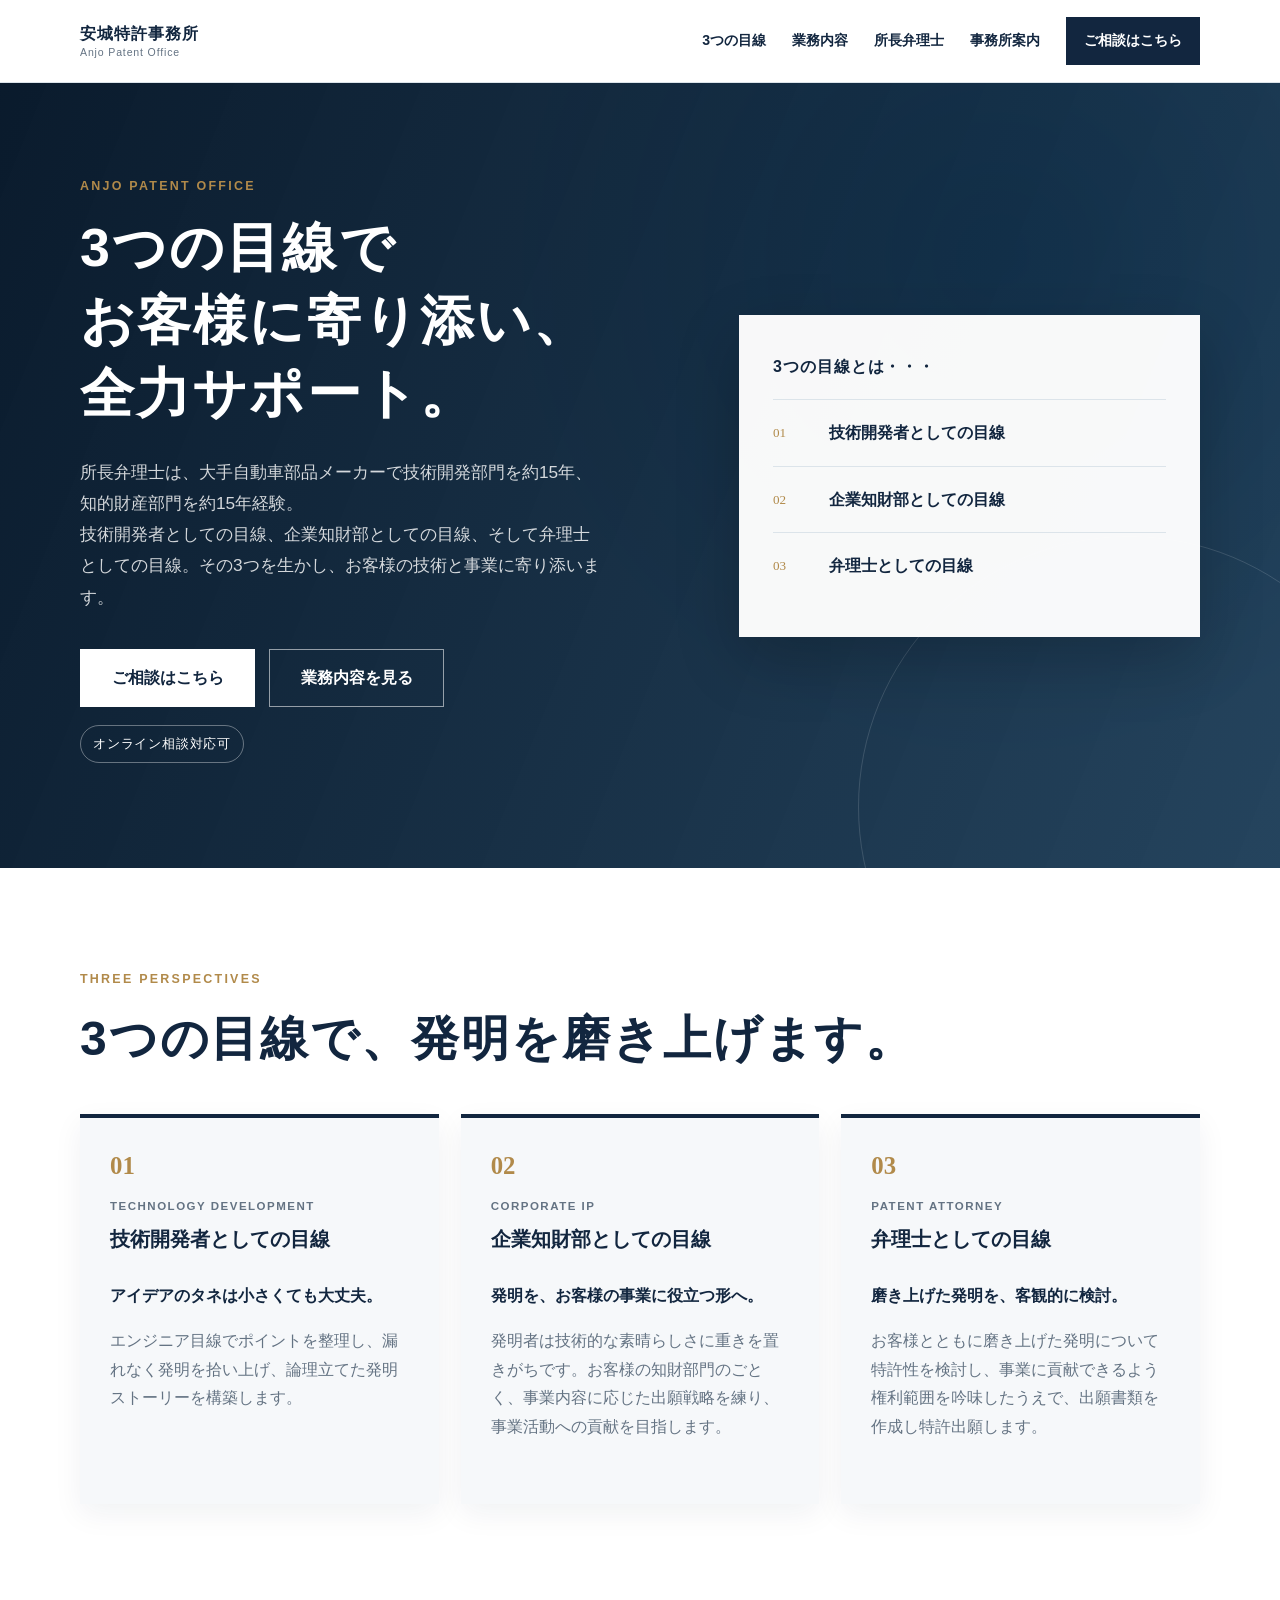
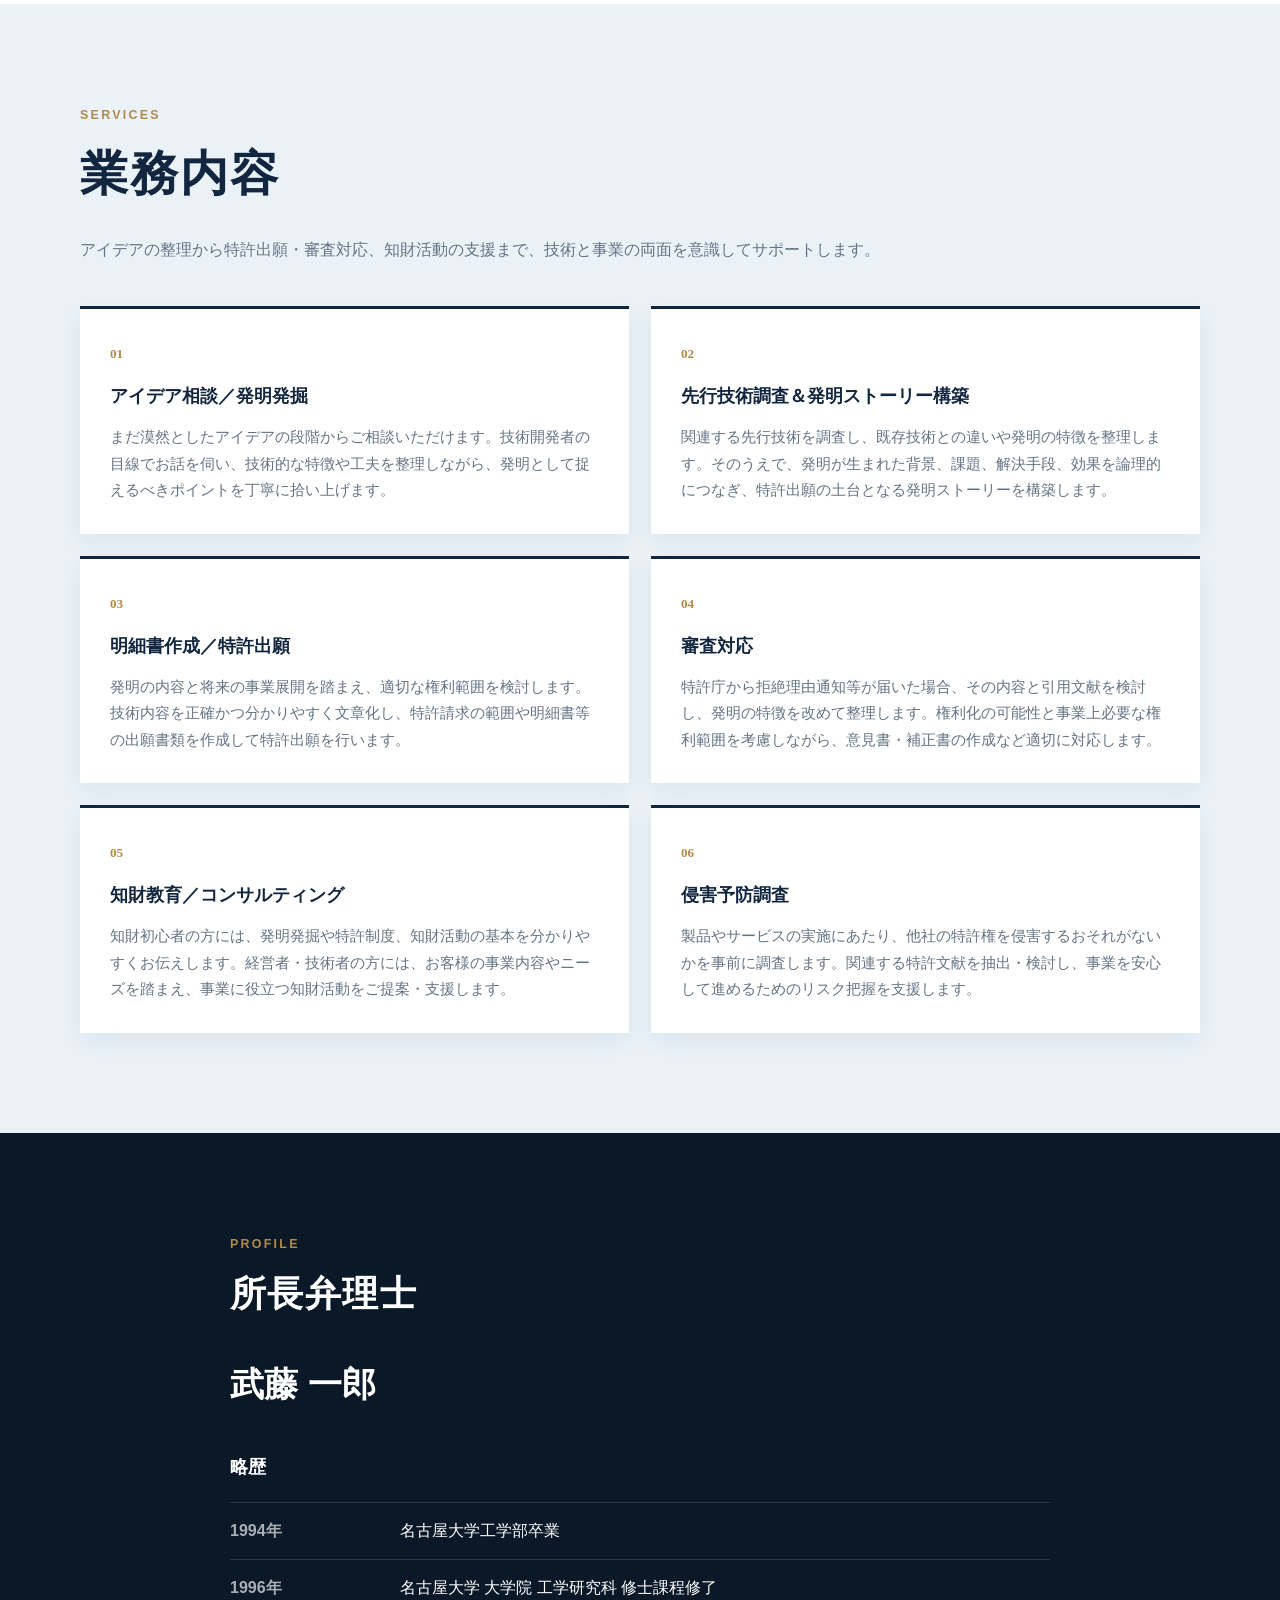
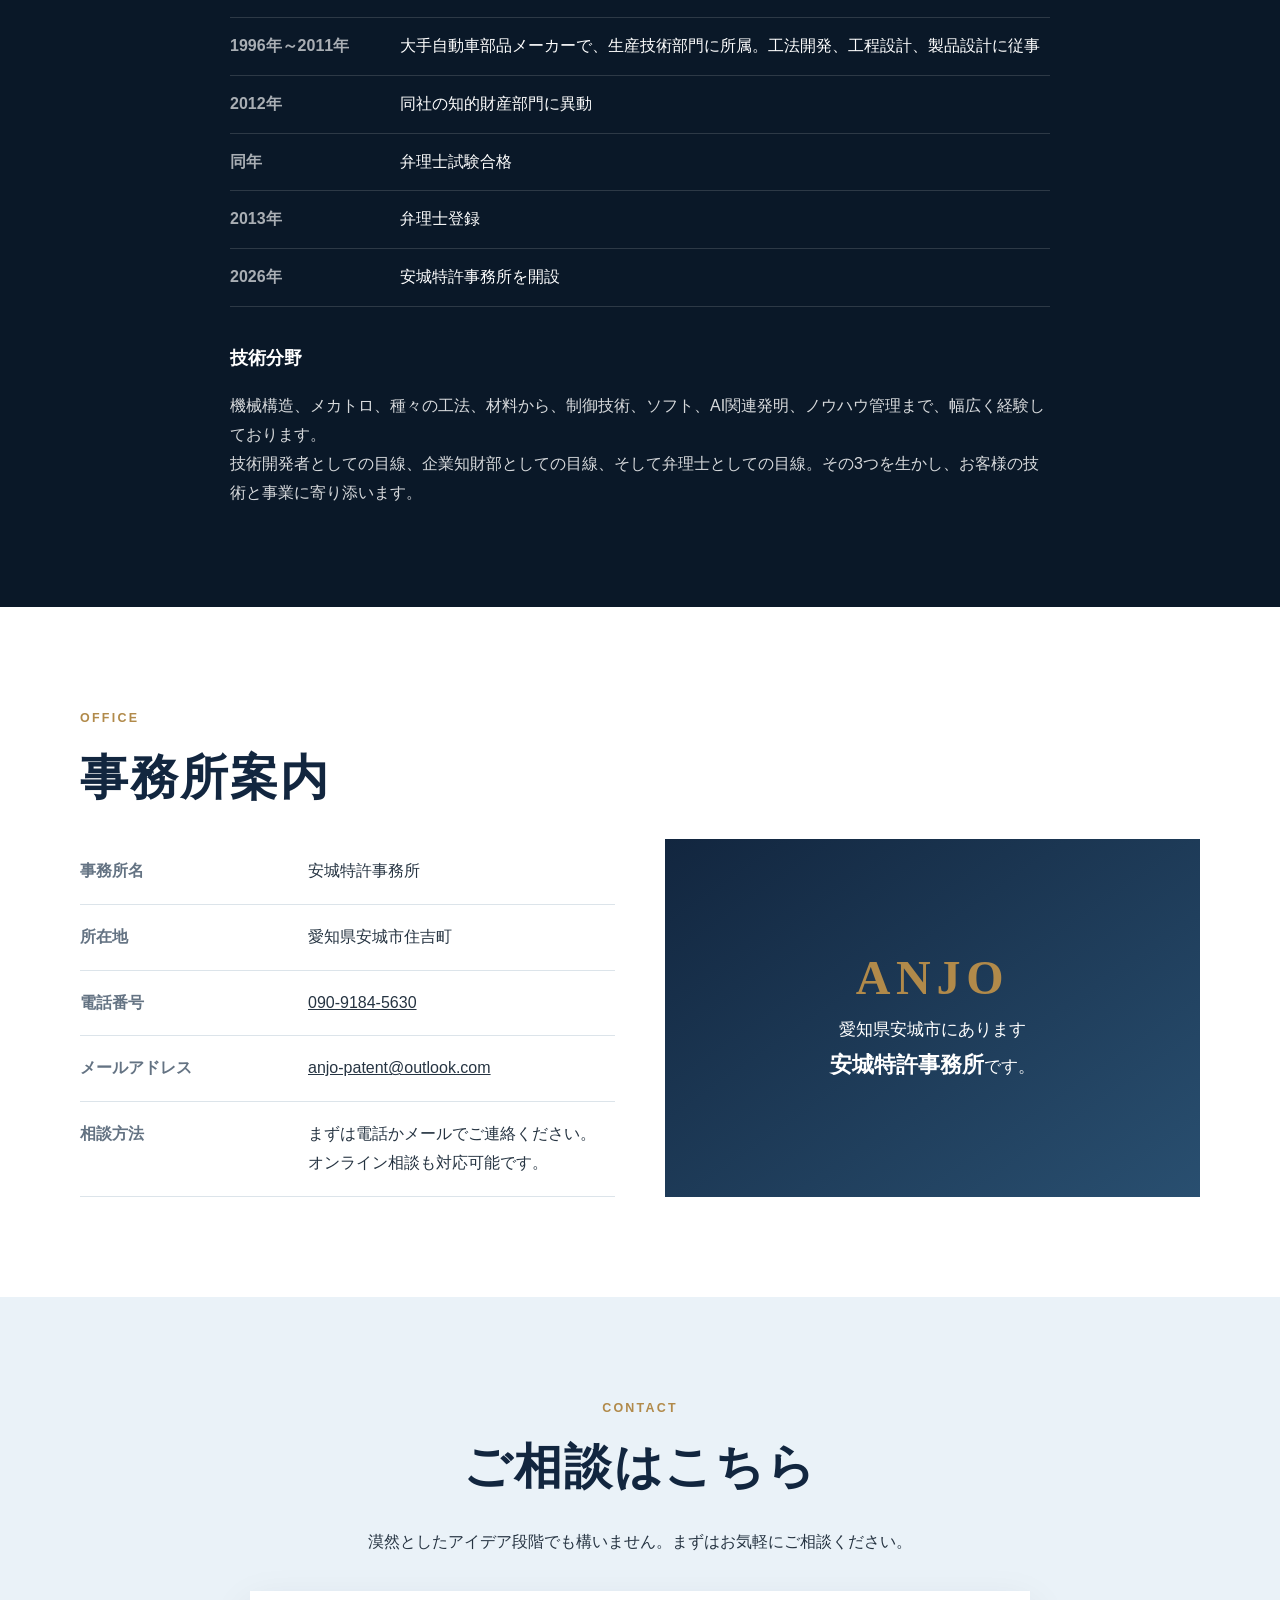
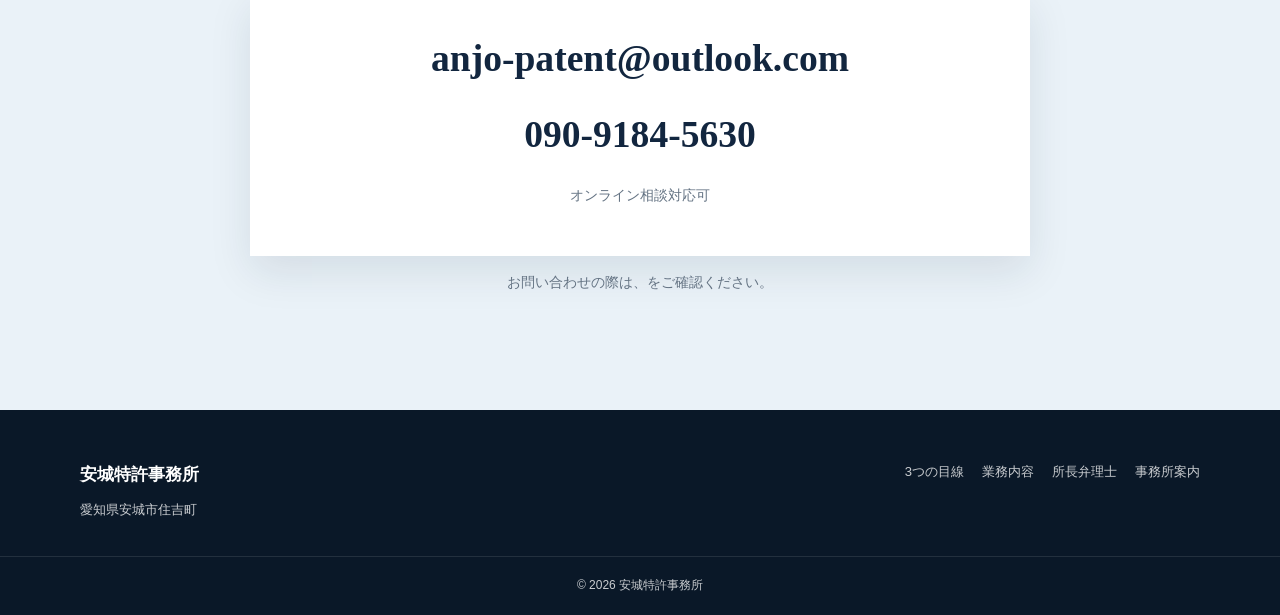
==== index.html @ d6057278 "Add files via upload" ====
<!DOCTYPE html>
<html lang="ja">
<head>
  <meta charset="UTF-8">
  <meta name="viewport" content="width=device-width, initial-scale=1.0">
  <meta name="description" content="安城特許事務所は、技術開発者・企業知財部・弁理士の3つの目線で、お客様の発明と事業に寄り添い、特許出願をサポートします。オンライン相談対応可。">
  <title>安城特許事務所｜3つの目線で発明と事業をサポート</title>
  <link rel="stylesheet" href="styles.css">
</head>
<body>
  <header class="site-header">
    <div class="container header-inner">
      <a class="logo" href="#top" aria-label="安城特許事務所 トップへ">
        <span><strong>安城特許事務所</strong><small>Anjo Patent Office</small></span>
      </a>
      <button class="menu-button" type="button" aria-label="メニューを開く" aria-expanded="false"><span></span><span></span><span></span></button>
      <nav class="global-nav" aria-label="メインメニュー">
        <a href="#three-views">3つの目線</a>
        <a href="#services">業務内容</a>
        <a href="#profile">所長弁理士</a>
        <a href="#office">事務所案内</a>
        <a class="nav-contact" href="#contact">ご相談はこちら</a>
      </nav>
    </div>
  </header>

  <main id="top">
    <section class="hero hero-source">
      <div class="container hero-source-inner">
        <div class="hero-copy">
          <p class="eyebrow">ANJO PATENT OFFICE</p>
          <h1>3つの目線で<br>お客様に寄り添い、<br>全力サポート。</h1>
          <p class="hero-text">
            所長弁理士は、大手自動車部品メーカーで技術開発部門を約15年、知的財産部門を約15年経験。<br>
            技術開発者としての目線、企業知財部としての目線、そして弁理士としての目線。その3つを生かし、お客様の技術と事業に寄り添います。
          </p>
          <div class="hero-actions">
            <a class="button button-primary" href="#contact">ご相談はこちら</a>
            <a class="button button-secondary" href="#services">業務内容を見る</a>
          </div>
          <p class="hero-note"><span class="online-badge">オンライン相談対応可</span></p>
        </div>
        <div class="three-view-summary" aria-label="3つの目線">
          <p class="three-view-kicker">3つの目線とは・・・</p>
          <div class="summary-item"><span>01</span><strong>技術開発者としての目線</strong></div>
          <div class="summary-item"><span>02</span><strong>企業知財部としての目線</strong></div>
          <div class="summary-item"><span>03</span><strong>弁理士としての目線</strong></div>
        </div>
      </div>
    </section>

    <section id="three-views" class="section views-section">
      <div class="container">
        <p class="section-label">THREE PERSPECTIVES</p>
        <h2 class="three-perspectives-title">3つの目線で、発明を磨き上げます。</h2>
        <div class="view-grid">
          <article class="view-card">
            <div class="view-number">01</div>
            <p class="view-role">TECHNOLOGY DEVELOPMENT</p>
            <h3>技術開発者としての目線</h3>
            <p class="view-lead">アイデアのタネは小さくても大丈夫。</p>
            <p>エンジニア目線でポイントを整理し、漏れなく発明を拾い上げ、論理立てた発明ストーリーを構築します。</p>
          </article>
          <article class="view-card">
            <div class="view-number">02</div>
            <p class="view-role">CORPORATE IP</p>
            <h3>企業知財部としての目線</h3>
            <p class="view-lead">発明を、お客様の事業に役立つ形へ。</p>
            <p>発明者は技術的な素晴らしさに重きを置きがちです。お客様の知財部門のごとく、事業内容に応じた出願戦略を練り、事業活動への貢献を目指します。</p>
          </article>
          <article class="view-card">
            <div class="view-number">03</div>
            <p class="view-role">PATENT ATTORNEY</p>
            <h3>弁理士としての目線</h3>
            <p class="view-lead">磨き上げた発明を、客観的に検討。</p>
            <p>お客様とともに磨き上げた発明について特許性を検討し、事業に貢献できるよう権利範囲を吟味したうえで、出願書類を作成し特許出願します。</p>
          </article>
        </div>
      </div>
    </section>

    <section id="services" class="section process-section">
      <div class="container">
        <p class="section-label">SERVICES</p>
        <h2>業務内容</h2>
        <p class="process-copy">アイデアの整理から特許出願・審査対応、知財活動の支援まで、技術と事業の両面を意識してサポートします。</p>
        <div class="services-detail-grid">
          <article class="service-detail-card">
            <span class="service-detail-number">01</span>
            <h3>アイデア相談／発明発掘</h3>
            <p>まだ漠然としたアイデアの段階からご相談いただけます。技術開発者の目線でお話を伺い、技術的な特徴や工夫を整理しながら、発明として捉えるべきポイントを丁寧に拾い上げます。</p>
          </article>
          <article class="service-detail-card">
            <span class="service-detail-number">02</span>
            <h3>先行技術調査＆発明ストーリー構築</h3>
            <p>関連する先行技術を調査し、既存技術との違いや発明の特徴を整理します。そのうえで、発明が生まれた背景、課題、解決手段、効果を論理的につなぎ、特許出願の土台となる発明ストーリーを構築します。</p>
          </article>
          <article class="service-detail-card">
            <span class="service-detail-number">03</span>
            <h3>明細書作成／特許出願</h3>
            <p>発明の内容と将来の事業展開を踏まえ、適切な権利範囲を検討します。技術内容を正確かつ分かりやすく文章化し、特許請求の範囲や明細書等の出願書類を作成して特許出願を行います。</p>
          </article>
          <article class="service-detail-card">
            <span class="service-detail-number">04</span>
            <h3>審査対応</h3>
            <p>特許庁から拒絶理由通知等が届いた場合、その内容と引用文献を検討し、発明の特徴を改めて整理します。権利化の可能性と事業上必要な権利範囲を考慮しながら、意見書・補正書の作成など適切に対応します。</p>
          </article>
          <article class="service-detail-card">
            <span class="service-detail-number">05</span>
            <h3>知財教育／コンサルティング</h3>
            <p>知財初心者の方には、発明発掘や特許制度、知財活動の基本を分かりやすくお伝えします。経営者・技術者の方には、お客様の事業内容やニーズを踏まえ、事業に役立つ知財活動をご提案・支援します。</p>
          </article>
          <article class="service-detail-card">
            <span class="service-detail-number">06</span>
            <h3>侵害予防調査</h3>
            <p>製品やサービスの実施にあたり、他社の特許権を侵害するおそれがないかを事前に調査します。関連する特許文献を抽出・検討し、事業を安心して進めるためのリスク把握を支援します。</p>
          </article>
        </div>
      </div>
    </section>

    <section id="profile" class="section section-dark">
<div class="container profile-layout"><div>
<p class="section-label">PROFILE</p><h2>所長弁理士</h2>
<p class="profile-name">武藤 一郎</p>
<div class="career-block"><h3>略歴</h3><ul class="career-list">
<li><span>1994年</span><p>名古屋大学工学部卒業</p></li>
<li><span>1996年</span><p>名古屋大学 大学院 工学研究科 修士課程修了</p></li>
<li><span>1996年～2011年</span><p>大手自動車部品メーカーで、生産技術部門に所属。工法開発、工程設計、製品設計に従事</p></li>
<li><span>2012年</span><p>同社の知的財産部門に異動</p></li>
<li><span>同年</span><p>弁理士試験合格</p></li>
<li><span>2013年</span><p>弁理士登録</p></li>
<li><span>2026年</span><p>安城特許事務所を開設</p></li>
</ul></div>
<div class="experience-block"><h3>技術分野</h3>
<p>機械構造、メカトロ、種々の工法、材料から、制御技術、ソフト、AI関連発明、ノウハウ管理まで、幅広く経験しております。<br>技術開発者としての目線、企業知財部としての目線、そして弁理士としての目線。その3つを生かし、お客様の技術と事業に寄り添います。</p>
</div></div></div></section>

    <section id="office" class="section office-source">
      <div class="container">
        <p class="section-label">OFFICE</p>
        <h2>事務所案内</h2>
        <div class="office-layout">
          <dl class="office-data">
            <div><dt>事務所名</dt><dd>安城特許事務所</dd></div>
            <div><dt>所在地</dt><dd>愛知県安城市住吉町</dd></div>
            <div><dt>電話番号</dt><dd><a href="tel:09091845630">090-9184-5630</a></dd></div>
            <div><dt>メールアドレス</dt><dd><a href="mailto:anjo-patent@outlook.com">anjo-patent@outlook.com</a></dd></div>
            <div><dt>相談方法</dt><dd>まずは電話かメールでご連絡ください。<br>オンライン相談も対応可能です。</dd></div>
          </dl>
          <div class="office-note">
            <span class="office-note-mark">ANJO</span>
            <p>愛知県安城市にあります<br><strong>安城特許事務所</strong>です。</p>
          </div>
        </div>
      </div>
    </section>

    <section id="contact" class="section contact-section">
      <div class="container narrow">
        <p class="section-label">CONTACT</p>
        <h2>ご相談はこちら</h2>
        <p>漠然としたアイデア段階でも構いません。まずはお気軽にご相談ください。</p>
        <div class="contact-box">
          <a class="contact-mail" href="mailto:anjo-patent@outlook.com">anjo-patent@outlook.com</a>
          <a class="contact-phone" href="tel:09091845630">090-9184-5630</a>
          <p>オンライン相談対応可</p>
        </div>
        <p class="privacy-note">お問い合わせの際は、をご確認ください。</p>
      </div>
    </section>
  </main>

  <footer class="site-footer">
    <div class="container footer-inner">
      <div><strong>安城特許事務所</strong><p>愛知県安城市住吉町</p></div>
      <nav aria-label="フッターメニュー">
        <a href="#three-views">3つの目線</a><a href="#services">業務内容</a><a href="#profile">所長弁理士</a><a href="#office">事務所案内</a>
      </nav>
    </div>
    <p class="copyright">© 2026 安城特許事務所</p>
  </footer>

  <script>
    const menuButton = document.querySelector('.menu-button');
    const globalNav = document.querySelector('.global-nav');
    menuButton.addEventListener('click', () => {
      const isOpen = menuButton.getAttribute('aria-expanded') === 'true';
      menuButton.setAttribute('aria-expanded', String(!isOpen));
      globalNav.classList.toggle('is-open');
    });
    globalNav.querySelectorAll('a').forEach(link => link.addEventListener('click', () => {
      globalNav.classList.remove('is-open');
      menuButton.setAttribute('aria-expanded', 'false');
    }));
  </script>
</body>
</html>
---- styles.css ----
@charset "UTF-8";

:root {
  --navy: #12263f;
  --navy-deep: #0a1828;
  --blue: #2767a3;
  --blue-light: #eaf2f8;
  --gold: #b18a4a;
  --text: #263442;
  --muted: #647383;
  --line: #dce4ea;
  --white: #ffffff;
  --background: #f6f8fa;
  --shadow: 0 16px 40px rgba(18, 38, 63, 0.1);
  --radius: 6px;
  --max-width: 1120px;
}

* {
  box-sizing: border-box;
}

html {
  scroll-behavior: smooth;
}

body {
  margin: 0;
  color: var(--text);
  background: var(--white);
  font-family: -apple-system, BlinkMacSystemFont, "Hiragino Kaku Gothic ProN",
    "Yu Gothic", "YuGothic", "Noto Sans JP", sans-serif;
  line-height: 1.8;
}

a {
  color: inherit;
}

img {
  max-width: 100%;
}

.container {
  width: min(calc(100% - 40px), var(--max-width));
  margin-inline: auto;
}

.narrow {
  max-width: 780px;
  text-align: center;
}

.site-header {
  position: sticky;
  top: 0;
  z-index: 100;
  background: rgba(255, 255, 255, 0.96);
  border-bottom: 1px solid var(--line);
  backdrop-filter: blur(10px);
}

.header-inner {
  min-height: 82px;
  display: flex;
  align-items: center;
  justify-content: space-between;
  gap: 32px;
}

.logo {
  display: flex;
  align-items: center;
  gap: 12px;
  color: var(--navy);
  text-decoration: none;
  line-height: 1.25;
}

.logo-mark {
  width: 44px;
  height: 44px;
  display: grid;
  place-items: center;
  color: var(--white);
  background: var(--navy);
  font-family: Georgia, serif;
  font-weight: 700;
}

.logo strong,
.logo small {
  display: block;
}

.logo strong {
  font-size: 1.03rem;
  letter-spacing: 0.06em;
}

.logo small {
  margin-top: 3px;
  color: var(--muted);
  font-size: 0.66rem;
  letter-spacing: 0.08em;
}

.global-nav {
  display: flex;
  align-items: center;
  gap: 26px;
}

.global-nav a {
  color: var(--navy);
  font-size: 0.88rem;
  font-weight: 600;
  text-decoration: none;
}

.global-nav a:hover {
  color: var(--blue);
}

.global-nav .nav-contact {
  padding: 11px 18px;
  color: var(--white);
  background: var(--navy);
}

.menu-button {
  display: none;
  width: 44px;
  height: 44px;
  padding: 10px;
  background: transparent;
  border: 0;
}

.menu-button span {
  display: block;
  height: 2px;
  margin: 5px 0;
  background: var(--navy);
}

.hero {
  position: relative;
  overflow: hidden;
  color: var(--white);
  background:
    linear-gradient(115deg, rgba(10, 24, 40, 0.98), rgba(18, 38, 63, 0.9)),
    radial-gradient(circle at 80% 20%, #356a96, transparent 48%);
}

.hero::after {
  content: "";
  position: absolute;
  right: -120px;
  bottom: -210px;
  width: 540px;
  height: 540px;
  border: 1px solid rgba(255, 255, 255, 0.14);
  border-radius: 50%;
}

.hero-inner {
  min-height: 610px;
  padding-block: 100px;
  display: grid;
  grid-template-columns: minmax(0, 1.35fr) minmax(310px, 0.65fr);
  align-items: center;
  gap: 70px;
}

.eyebrow,
.section-label {
  margin: 0 0 14px;
  color: var(--gold);
  font-size: 0.78rem;
  font-weight: 700;
  letter-spacing: 0.18em;
}

.hero h1 {
  margin: 0;
  font-family: Georgia, "Yu Mincho", serif;
  font-size: clamp(2rem, 4.2vw, 3.5rem);
  line-height: 1.35;
  letter-spacing: 0.04em;
}

.hero-text {
  max-width: 700px;
  margin: 28px 0 0;
  color: rgba(255, 255, 255, 0.82);
  font-size: 1.03rem;
}

.hero-actions {
  display: flex;
  flex-wrap: wrap;
  gap: 14px;
  margin-top: 36px;
}

.button {
  min-width: 175px;
  padding: 14px 22px;
  display: inline-flex;
  justify-content: center;
  align-items: center;
  border: 1px solid transparent;
  text-decoration: none;
  font-weight: 700;
}

.button-primary {
  color: var(--navy);
  background: var(--white);
}

.button-secondary {
  color: var(--white);
  border-color: rgba(255, 255, 255, 0.55);
}

.hero-note {
  margin-top: 18px;
  color: rgba(255, 255, 255, 0.65);
  font-size: 0.82rem;
}

.hero-card {
  position: relative;
  z-index: 1;
  padding: 34px;
  color: var(--navy);
  background: var(--white);
  box-shadow: var(--shadow);
}

.hero-card-title {
  margin-top: 0;
  padding-bottom: 14px;
  border-bottom: 1px solid var(--line);
  font-weight: 700;
}

.hero-card ul {
  padding: 0;
  list-style: none;
}

.hero-card li {
  padding: 9px 0 9px 22px;
  position: relative;
}

.hero-card li::before {
  content: "—";
  position: absolute;
  left: 0;
  color: var(--gold);
}

.hero-card a {
  color: var(--blue);
  font-size: 0.9rem;
  font-weight: 700;
}

.section {
  padding-block: 100px;
}

.section-light {
  background: var(--background);
}

.section-dark {
  color: var(--white);
  background: var(--navy-deep);
}

.section h2 {
  margin: 0 0 28px;
  color: var(--navy);
  font-family: Georgia, "Yu Mincho", serif;
  font-size: clamp(2rem, 4vw, 3rem);
  line-height: 1.4;
  letter-spacing: 0.04em;
}

.section-dark h2 {
  color: var(--white);
}

.intro p:last-child {
  color: var(--muted);
  font-size: 1.02rem;
}

.card-grid {
  display: grid;
  grid-template-columns: repeat(3, 1fr);
  gap: 22px;
}

.service-card {
  min-height: 260px;
  padding: 30px;
  background: var(--white);
  border-top: 3px solid var(--navy);
  box-shadow: 0 8px 22px rgba(18, 38, 63, 0.06);
}

.service-number {
  color: var(--gold);
  font-family: Georgia, serif;
  font-size: 0.82rem;
  font-weight: 700;
}

.service-card h3 {
  margin: 14px 0 12px;
  color: var(--navy);
  font-size: 1.2rem;
}

.service-card p {
  margin: 0;
  color: var(--muted);
  font-size: 0.92rem;
}

.strength-list {
  border-top: 1px solid var(--line);
}

.strength-list article {
  padding: 30px 0;
  display: grid;
  grid-template-columns: 80px 1fr;
  gap: 24px;
  border-bottom: 1px solid var(--line);
}

.strength-list article > span {
  color: var(--gold);
  font-family: Georgia, serif;
  font-size: 1.5rem;
}

.strength-list h3 {
  margin: 0 0 6px;
  color: var(--navy);
  font-size: 1.15rem;
}

.strength-list p {
  margin: 0;
  color: var(--muted);
}

.profile-layout {
  display: grid;
  grid-template-columns: 360px 1fr;
  align-items: center;
  gap: 70px;
}

.profile-photo {
  aspect-ratio: 4 / 5;
  display: grid;
  place-items: center;
  color: rgba(255,255,255,0.5);
  background:
    linear-gradient(140deg, rgba(255,255,255,0.1), rgba(255,255,255,0.02));
  border: 1px solid rgba(255,255,255,0.16);
  letter-spacing: 0.2em;
}

.profile-name {
  font-size: 1.2rem;
  font-weight: 700;
}

.profile-data {
  margin-top: 28px;
}

.profile-data div {
  padding: 12px 0;
  display: grid;
  grid-template-columns: 110px 1fr;
  border-top: 1px solid rgba(255,255,255,0.14);
}

.profile-data dt {
  color: rgba(255,255,255,0.62);
}

.profile-data dd {
  margin: 0;
}

.office-layout {
  display: grid;
  grid-template-columns: 1fr 1fr;
  gap: 50px;
}

.office-data {
  margin: 0;
}

.office-data div {
  padding: 18px 0;
  display: grid;
  grid-template-columns: 110px 1fr;
  border-bottom: 1px solid var(--line);
}

.office-data dt {
  color: var(--muted);
  font-weight: 700;
}

.office-data dd {
  margin: 0;
}

.map-placeholder {
  min-height: 330px;
  display: grid;
  place-content: center;
  text-align: center;
  background: var(--blue-light);
  border: 1px solid var(--line);
}

.map-placeholder p {
  margin-bottom: 4px;
  color: var(--navy);
  font-weight: 700;
}

.map-placeholder small {
  color: var(--muted);
}

.contact-section {
  text-align: center;
  background: var(--blue-light);
}

.contact-box {
  margin-top: 34px;
  padding: 34px;
  background: var(--white);
  box-shadow: var(--shadow);
}

.contact-mail,
.contact-phone {
  display: block;
  color: var(--navy);
  font-family: Georgia, serif;
  font-size: clamp(1.5rem, 4vw, 2.35rem);
  font-weight: 700;
  text-decoration: none;
}

.contact-phone {
  margin-top: 8px;
}

.contact-box p,
.privacy-note {
  color: var(--muted);
  font-size: 0.88rem;
}

.privacy-note a {
  color: var(--blue);
}

.site-footer {
  color: rgba(255,255,255,0.78);
  background: var(--navy-deep);
}

.footer-inner {
  padding-block: 50px 34px;
  display: flex;
  justify-content: space-between;
  gap: 40px;
}

.footer-inner strong {
  color: var(--white);
  font-size: 1.05rem;
}

.footer-inner p {
  margin: 8px 0 0;
  font-size: 0.84rem;
}

.footer-inner nav {
  display: flex;
  flex-wrap: wrap;
  gap: 18px;
  align-content: flex-start;
}

.footer-inner nav a {
  font-size: 0.82rem;
  text-decoration: none;
}

.copyright {
  margin: 0;
  padding: 18px 20px;
  text-align: center;
  border-top: 1px solid rgba(255,255,255,0.1);
  font-size: 0.75rem;
}

.privacy-page {
  min-height: 70vh;
}

.privacy-content {
  max-width: 850px;
}

.privacy-content h2 {
  margin-top: 42px;
  font-family: inherit;
  font-size: 1.35rem;
}

.back-link {
  display: inline-block;
  margin-top: 30px;
  color: var(--blue);
}

@media (max-width: 900px) {
  .menu-button {
    display: block;
  }

  .global-nav {
    position: absolute;
    top: 82px;
    right: 0;
    left: 0;
    padding: 22px 20px 28px;
    display: none;
    flex-direction: column;
    align-items: stretch;
    gap: 0;
    background: var(--white);
    border-bottom: 1px solid var(--line);
    box-shadow: var(--shadow);
  }

  .global-nav.is-open {
    display: flex;
  }

  .global-nav a {
    padding: 13px 10px;
  }

  .global-nav .nav-contact {
    margin-top: 8px;
    text-align: center;
  }

  .hero-inner {
    grid-template-columns: 1fr;
    gap: 45px;
  }

  .card-grid {
    grid-template-columns: repeat(2, 1fr);
  }

  .profile-layout {
    grid-template-columns: 280px 1fr;
    gap: 40px;
  }
}

@media (max-width: 680px) {
  .container {
    width: min(calc(100% - 28px), var(--max-width));
  }

  .header-inner {
    min-height: 72px;
  }

  .global-nav {
    top: 72px;
  }

  .logo strong {
    font-size: 0.9rem;
  }

  .logo small {
    display: none;
  }

  .hero-inner {
    min-height: auto;
    padding-block: 72px;
  }

  .hero h1 {
    font-size: 2.25rem;
  }

  .hero-card {
    padding: 25px;
  }

  .section {
    padding-block: 72px;
  }

  .card-grid,
  .profile-layout,
  .office-layout {
    grid-template-columns: 1fr;
  }

  .service-card {
    min-height: auto;
  }

  .profile-photo {
    width: min(100%, 320px);
    margin-inline: auto;
  }

  .strength-list article {
    grid-template-columns: 54px 1fr;
    gap: 12px;
  }

  .office-data div,
  .profile-data div {
    grid-template-columns: 1fr;
    gap: 4px;
  }

  .footer-inner {
    flex-direction: column;
  }

  .footer-inner nav {
    flex-direction: column;
    gap: 8px;
  }
}

/* --- 添付「HP1ページ案」反映用 --- */
.hero-source {
  background:
    linear-gradient(112deg, rgba(7, 24, 42, 0.99), rgba(18, 52, 80, 0.92)),
    radial-gradient(circle at 78% 22%, #42779e, transparent 44%);
}

.hero-source-inner {
  min-height: 650px;
  padding-block: 92px;
  display: grid;
  grid-template-columns: minmax(0, 1.12fr) minmax(330px, 0.88fr);
  align-items: center;
  gap: 72px;
}

.hero-source .hero-copy { position: relative; z-index: 2; }
.hero-source .hero-text { max-width: 520px; font-size: 1.08rem; }
.online-badge {
  display: inline-block;
  padding: 6px 12px;
  color: #fff;
  border: 1px solid rgba(255,255,255,.36);
  border-radius: 999px;
  letter-spacing: .06em;
}

.three-view-summary {
  position: relative;
  z-index: 2;
  padding: 38px 34px;
  background: rgba(255,255,255,.97);
  box-shadow: 0 22px 60px rgba(0,0,0,.2);
}
.three-view-kicker {
  margin: 0 0 18px;
  color: var(--navy);
  font-weight: 700;
  letter-spacing: .06em;
}
.summary-item {
  display: grid;
  grid-template-columns: 44px 1fr;
  align-items: center;
  gap: 12px;
  padding: 18px 0;
  border-top: 1px solid var(--line);
  color: var(--navy);
}
.summary-item span { color: var(--gold); font-family: Georgia, serif; font-size: .82rem; }
.summary-item strong { font-size: 1.02rem; }

.views-section { background: #fff; }
.view-grid {
  display: grid;
  grid-template-columns: repeat(3, 1fr);
  gap: 22px;
  margin-top: 42px;
}
.view-card {
  min-height: 390px;
  padding: 34px 30px;
  background: var(--background);
  border-top: 4px solid var(--navy);
  box-shadow: 0 10px 28px rgba(18,38,63,.06);
}
.view-number { color: var(--gold); font: 700 1.55rem Georgia, serif; }
.view-role { margin: 16px 0 4px; color: var(--muted); font-size: .72rem; font-weight: 700; letter-spacing: .13em; }
.view-card h3 { margin: 0 0 24px; color: var(--navy); font-size: 1.25rem; }
.view-card p { color: var(--muted); }
.view-card .view-lead { color: var(--navy); font-weight: 700; font-size: 1.03rem; }

.process-section { background: var(--blue-light); }
.process-layout {
  display: grid;
  grid-template-columns: .9fr 1.1fr;
  gap: 70px;
  align-items: start;
}
.process-copy { color: var(--muted); }
.process-list { margin: 0; padding: 0; list-style: none; background: #fff; box-shadow: var(--shadow); }
.process-list li {
  display: grid;
  grid-template-columns: 62px 1fr;
  gap: 14px;
  padding: 24px 28px;
  border-bottom: 1px solid var(--line);
}
.process-list li:last-child { border-bottom: 0; }
.process-list li > span { color: var(--gold); font: 700 1rem Georgia, serif; }
.process-list strong { color: var(--navy); }
.process-list p { margin: 5px 0 0; color: var(--muted); font-size: .91rem; }

.profile-source .profile-highlight {
  margin: 0 0 24px;
  color: #fff;
  font-size: 1.2rem;
  font-weight: 700;
  line-height: 1.7;
}

.office-note {
  min-height: 330px;
  padding: 38px;
  display: grid;
  place-content: center;
  text-align: center;
  color: #fff;
  background: linear-gradient(145deg, var(--navy), #294f70);
}
.office-note-mark { color: var(--gold); font: 700 3rem Georgia, serif; letter-spacing: .12em; }
.office-note p { margin: 10px 0 0; font-size: 1.05rem; }
.office-note strong { font-size: 1.4rem; }

@media (max-width: 900px) {
  .hero-source-inner, .process-layout { grid-template-columns: 1fr; gap: 44px; }
  .view-grid { grid-template-columns: 1fr; }
  .view-card { min-height: auto; }
}

@media (max-width: 680px) {
  .hero-source-inner { min-height: auto; padding-block: 68px; }
  .three-view-summary { padding: 28px 22px; }
  .summary-item { grid-template-columns: 38px 1fr; }
  .process-list li { grid-template-columns: 48px 1fr; padding: 21px 18px; }
}


/* v7: トップキャッチコピーのフォント */
.hero h1 { font-family: "MS PGothic", "ＭＳ Ｐゴシック", sans-serif; }


/* v8: 「3つの目線で、発明を磨き上げます。」のフォント */
.three-perspectives-title { font-family: "MS PGothic", "ＭＳ Ｐゴシック", sans-serif !important; }

/* v11: 所長弁理士紹介を写真なしの1カラム表示に変更 */
#profile .profile-layout {
  grid-template-columns: 1fr;
  max-width: 820px;
}
#profile .profile-photo {
  display: none;
}

/* v12: 業務内容 6項目 */
.services-detail-grid {
  margin-top: 42px;
  display: grid;
  grid-template-columns: repeat(2, minmax(0, 1fr));
  gap: 22px;
}
.service-detail-card {
  padding: 30px;
  background: #fff;
  border-top: 3px solid var(--navy);
  box-shadow: 0 8px 22px rgba(18,38,63,.06);
}
.service-detail-number {
  color: var(--gold);
  font-family: Georgia, serif;
  font-size: .82rem;
  font-weight: 700;
}
.service-detail-card h3 {
  margin: 12px 0;
  color: var(--navy);
  font-size: 1.12rem;
}
.service-detail-card p {
  margin: 0;
  color: var(--muted);
  font-size: .92rem;
}
@media (max-width: 680px) {
  .services-detail-grid { grid-template-columns: 1fr; }
}

.career-block,.experience-block{margin-top:34px}
.career-block h3,.experience-block h3{margin:0 0 18px;color:#fff;font-size:1.15rem}
.career-list{margin:0;padding:0;list-style:none;border-top:1px solid rgba(255,255,255,.14)}
.career-list li{padding:14px 0;display:grid;grid-template-columns:150px 1fr;gap:20px;border-bottom:1px solid rgba(255,255,255,.14)}
.career-list li span{color:rgba(255,255,255,.65);font-weight:700}
.career-list li p,.experience-block p{margin:0}
.experience-block p{color:rgba(255,255,255,.84)}
@media(max-width:680px){.career-list li{grid-template-columns:1fr;gap:3px}}

/* v20: 事務所案内のメールアドレスを1行表示 */
#office dd a[href^="mailto:"] {
  white-space: nowrap;
  font-size: clamp(0.78rem, 2.2vw, 1rem);
}

/* v21: 事務所案内の項目名と内容の間隔を広げる */
#office dl > div {
  grid-template-columns: minmax(130px, 180px) 1fr;
  column-gap: 48px;
}
@media (max-width: 680px) {
  #office dl > div {
    grid-template-columns: minmax(110px, 135px) 1fr;
    column-gap: 24px;
  }
}

/* v24: 所長弁理士見出しと氏名のサイズ調整 */
#profile h2 {
  font-size: clamp(1.65rem, 3vw, 2.25rem);
}
#profile .profile-name {
  font-size: clamp(1.65rem, 3.2vw, 2.15rem);
  font-weight: 700;
}
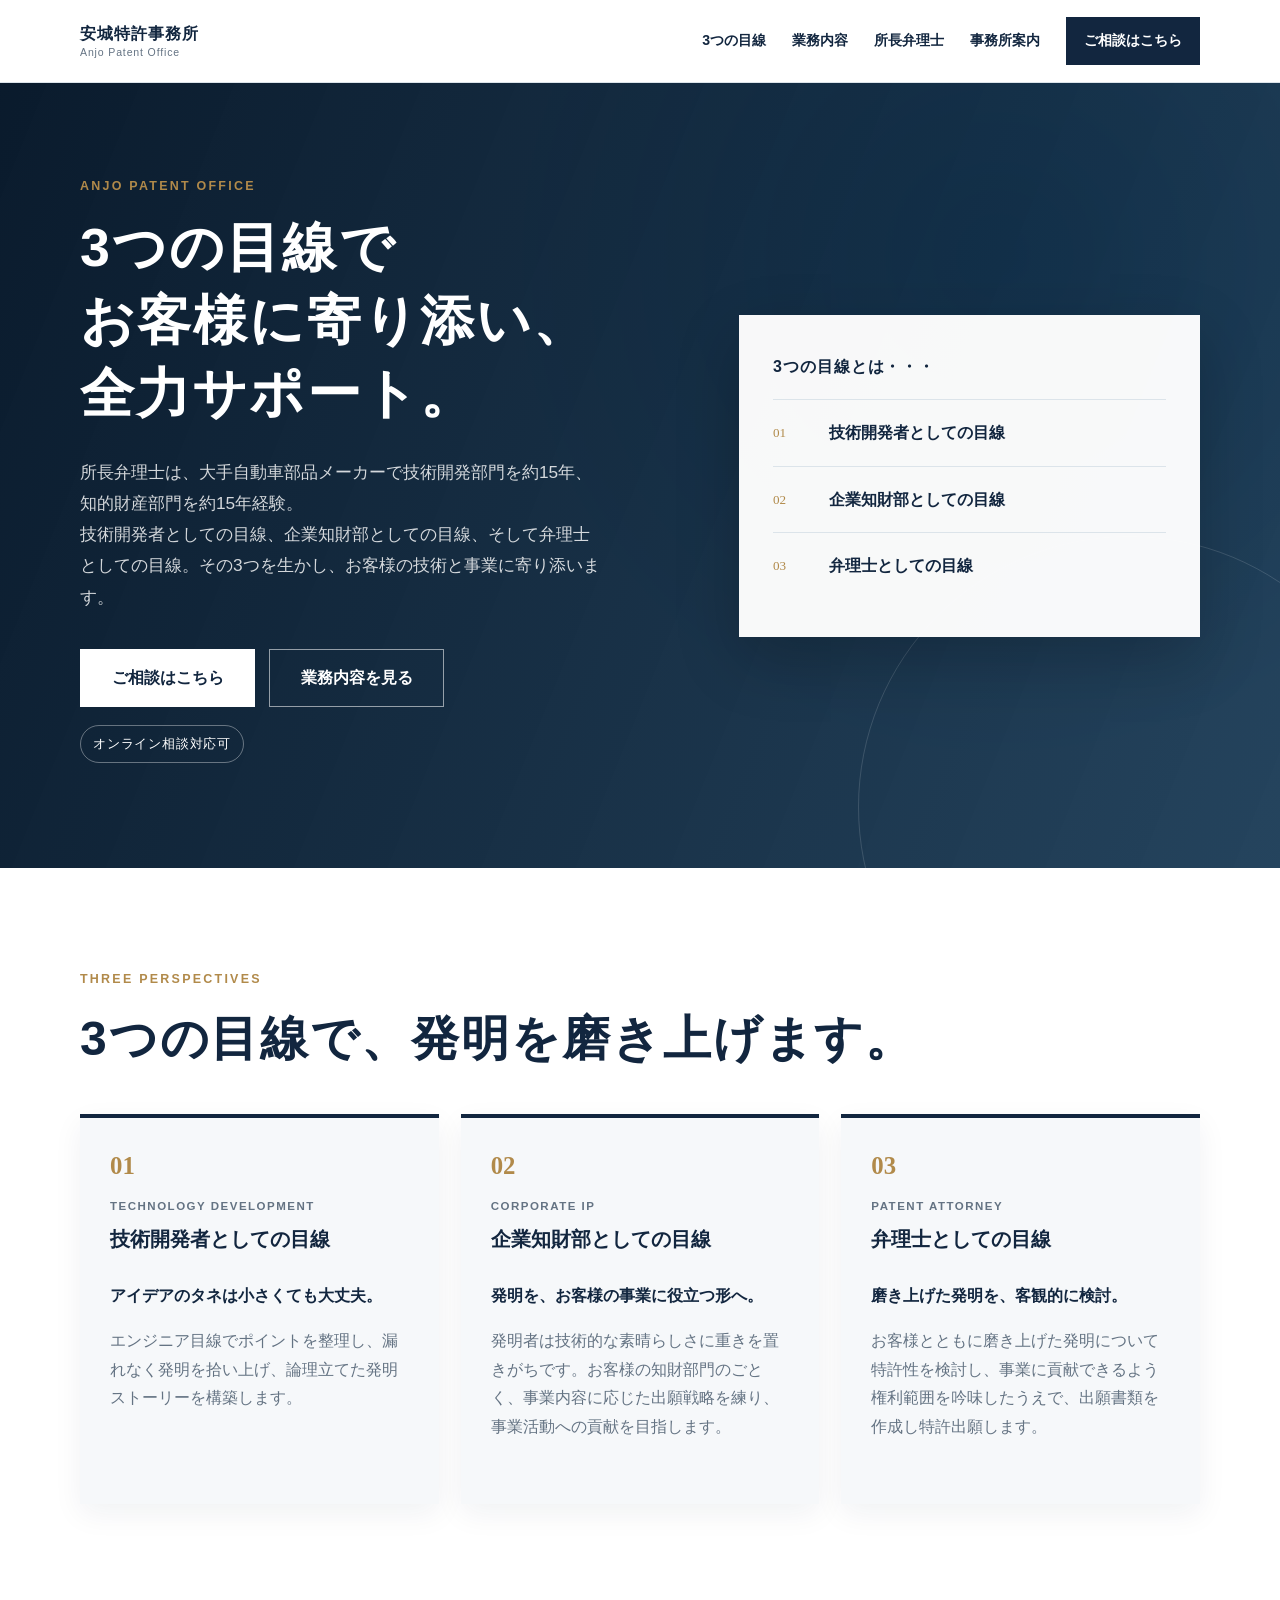
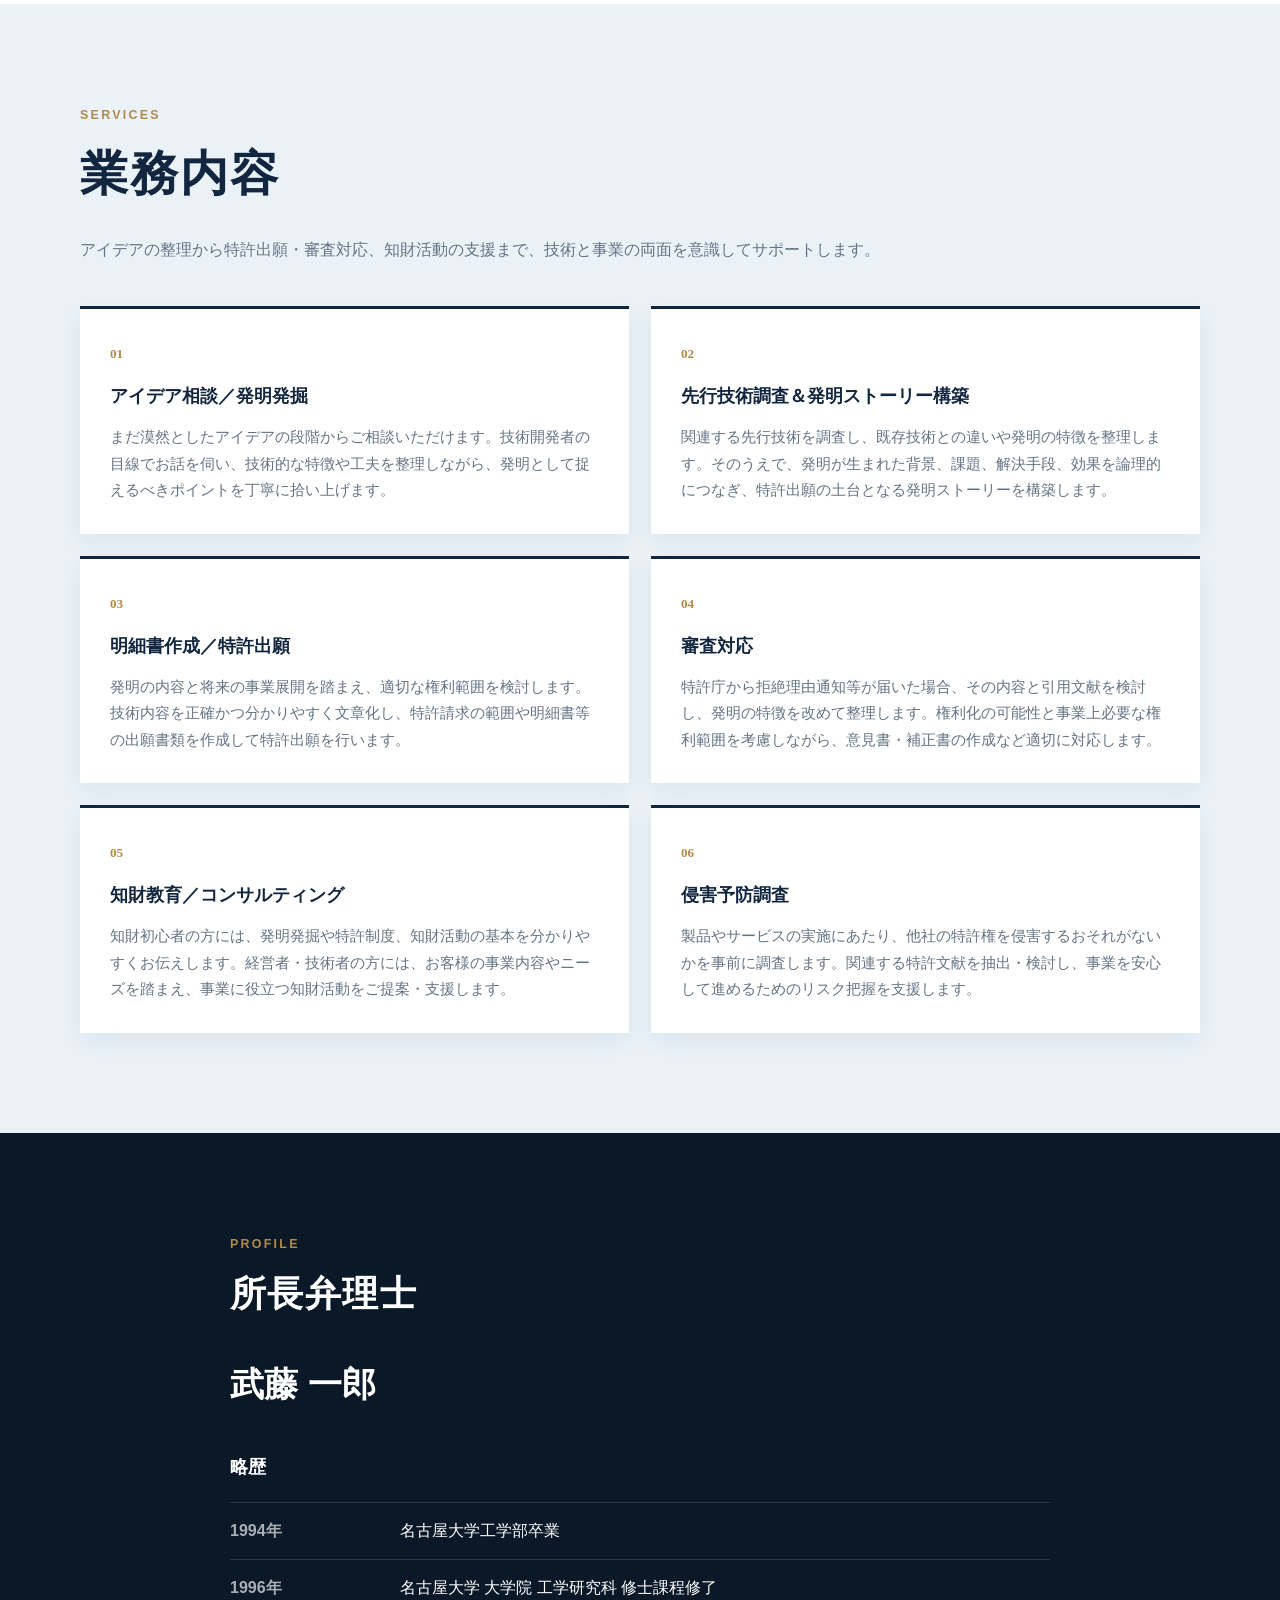
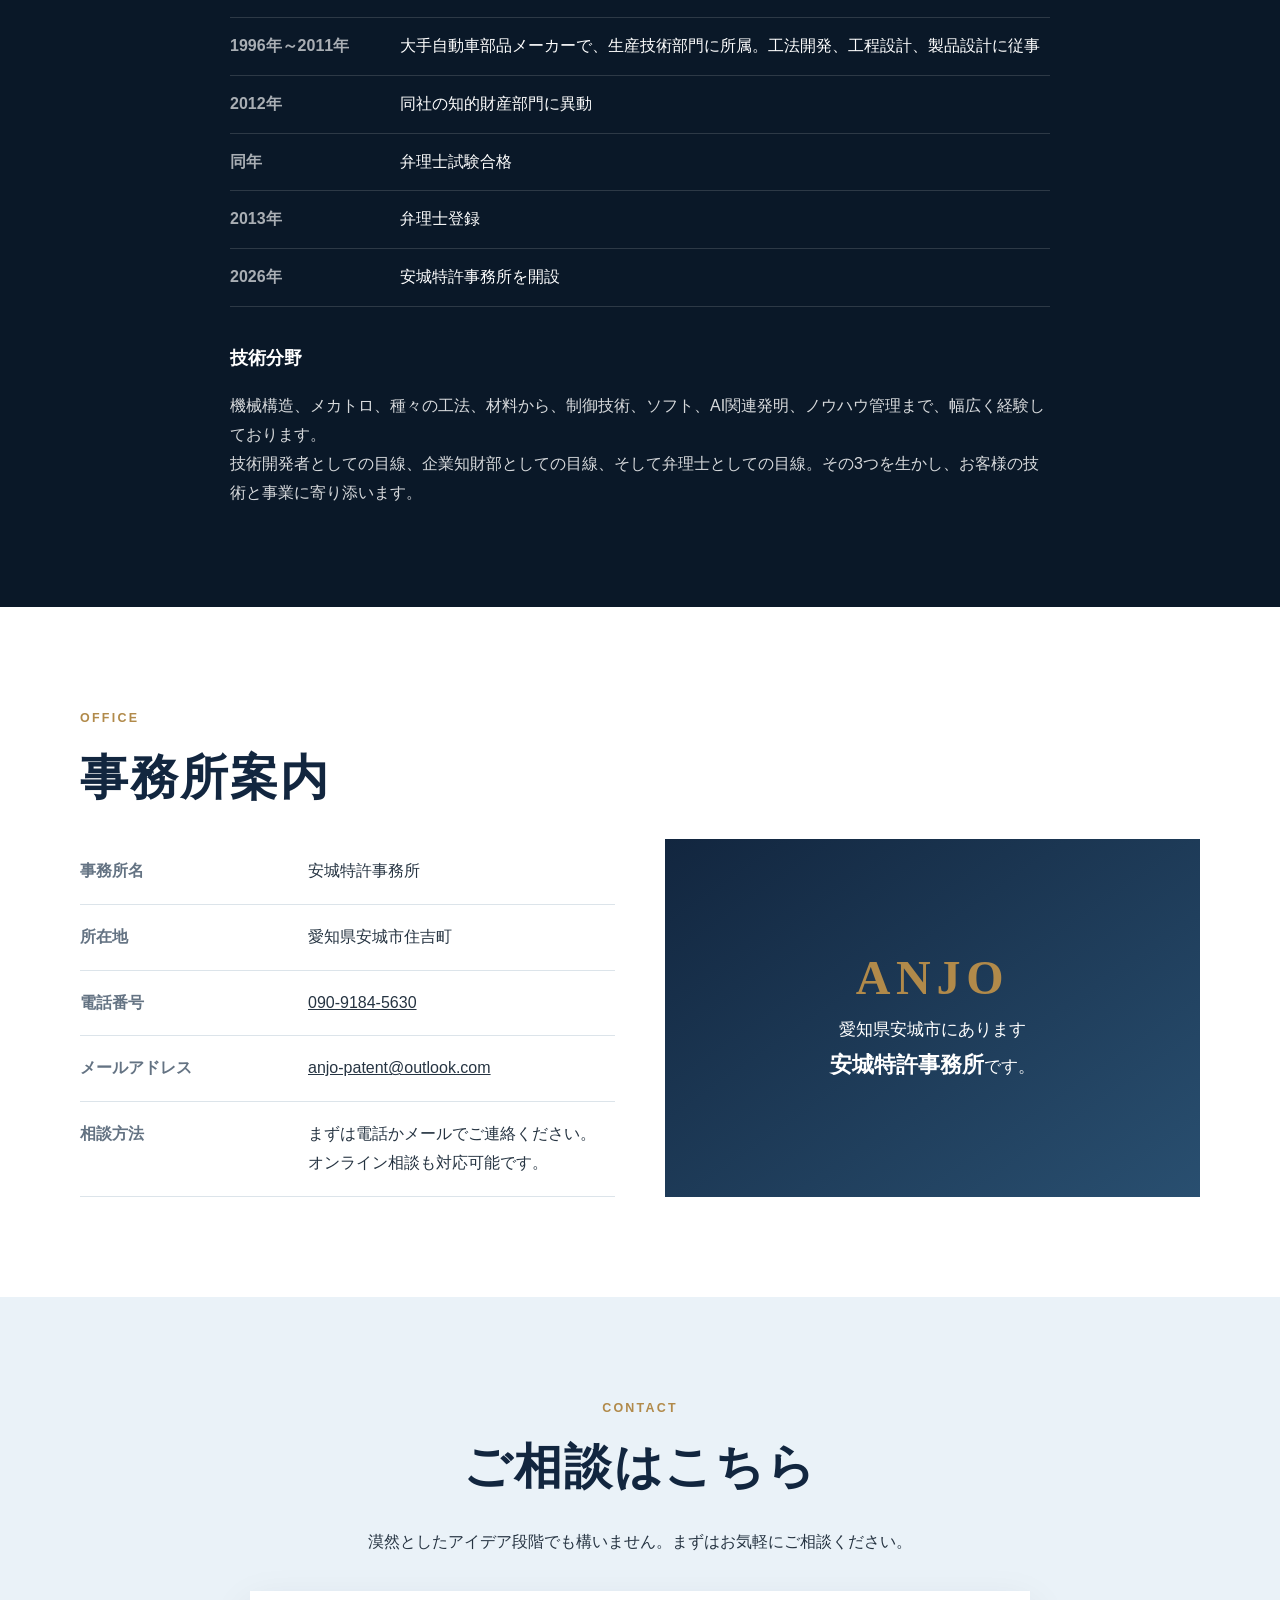
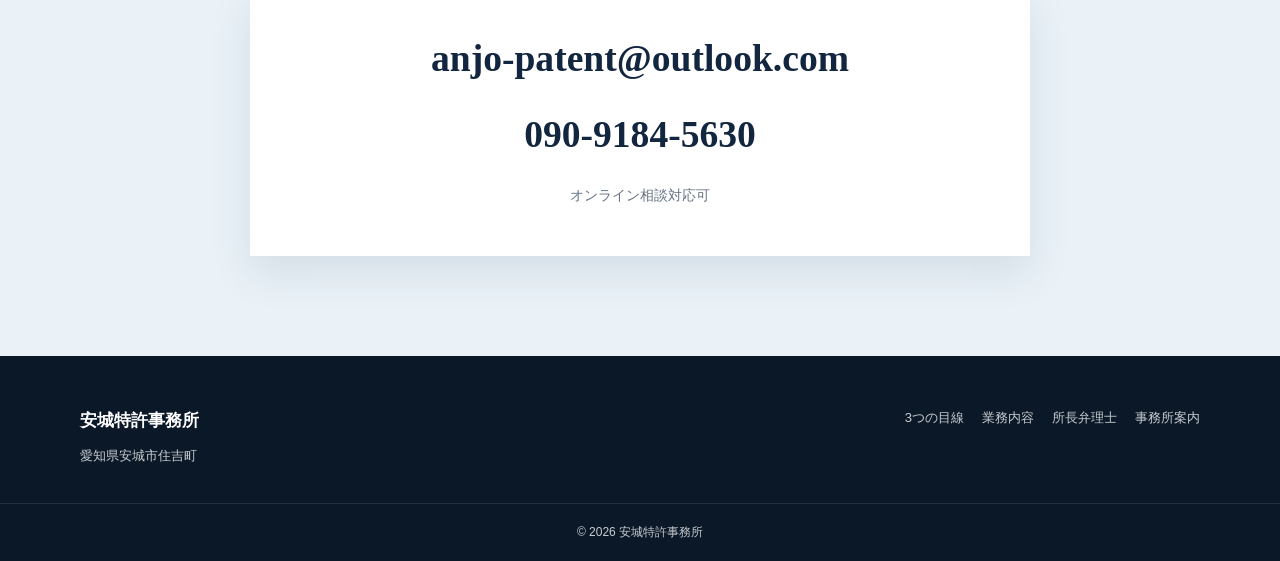
==== commit 3889aea2: "Remove privacy note from contact section" ====
--- a/index.html
+++ b/index.html
@@ -166,7 +166,7 @@
           <a class="contact-phone" href="tel:09091845630">090-9184-5630</a>
           <p>オンライン相談対応可</p>
         </div>
-        <p class="privacy-note">お問い合わせの際は、をご確認ください。</p>
+    
       </div>
     </section>
   </main>
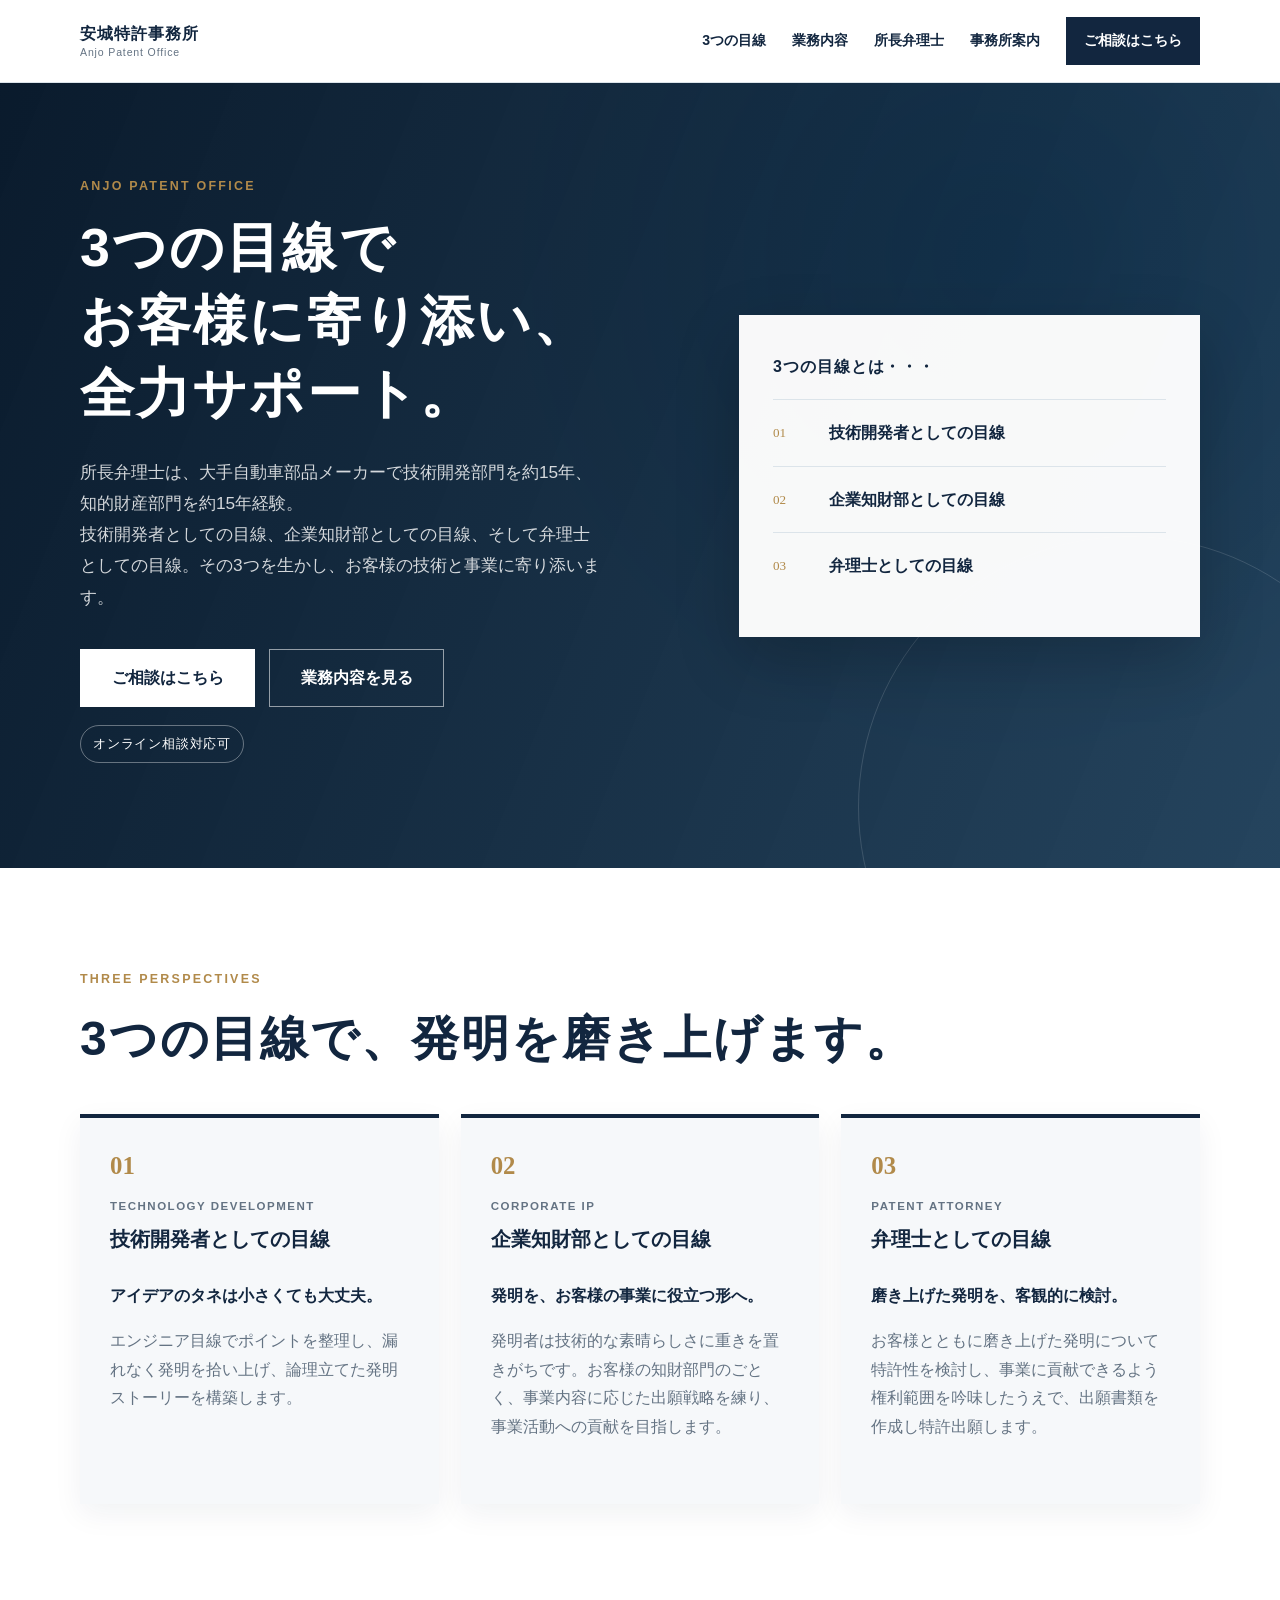
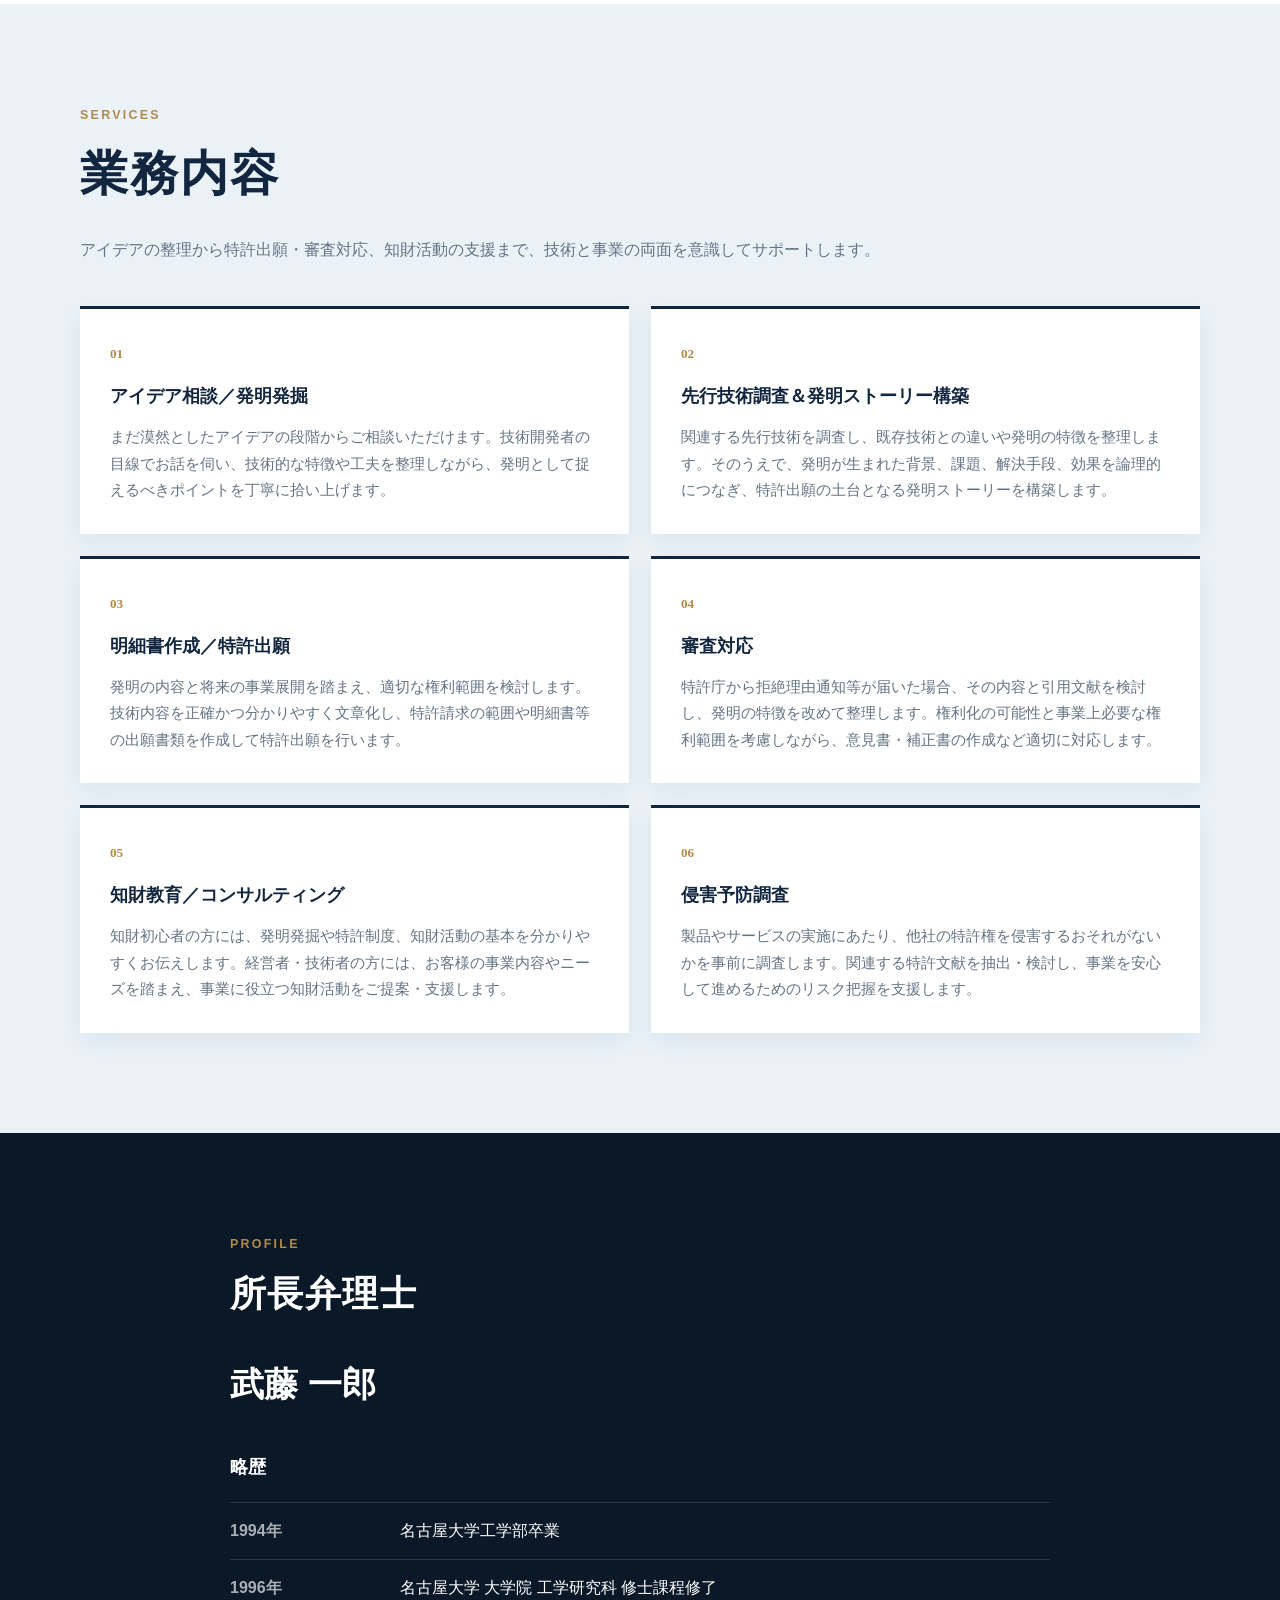
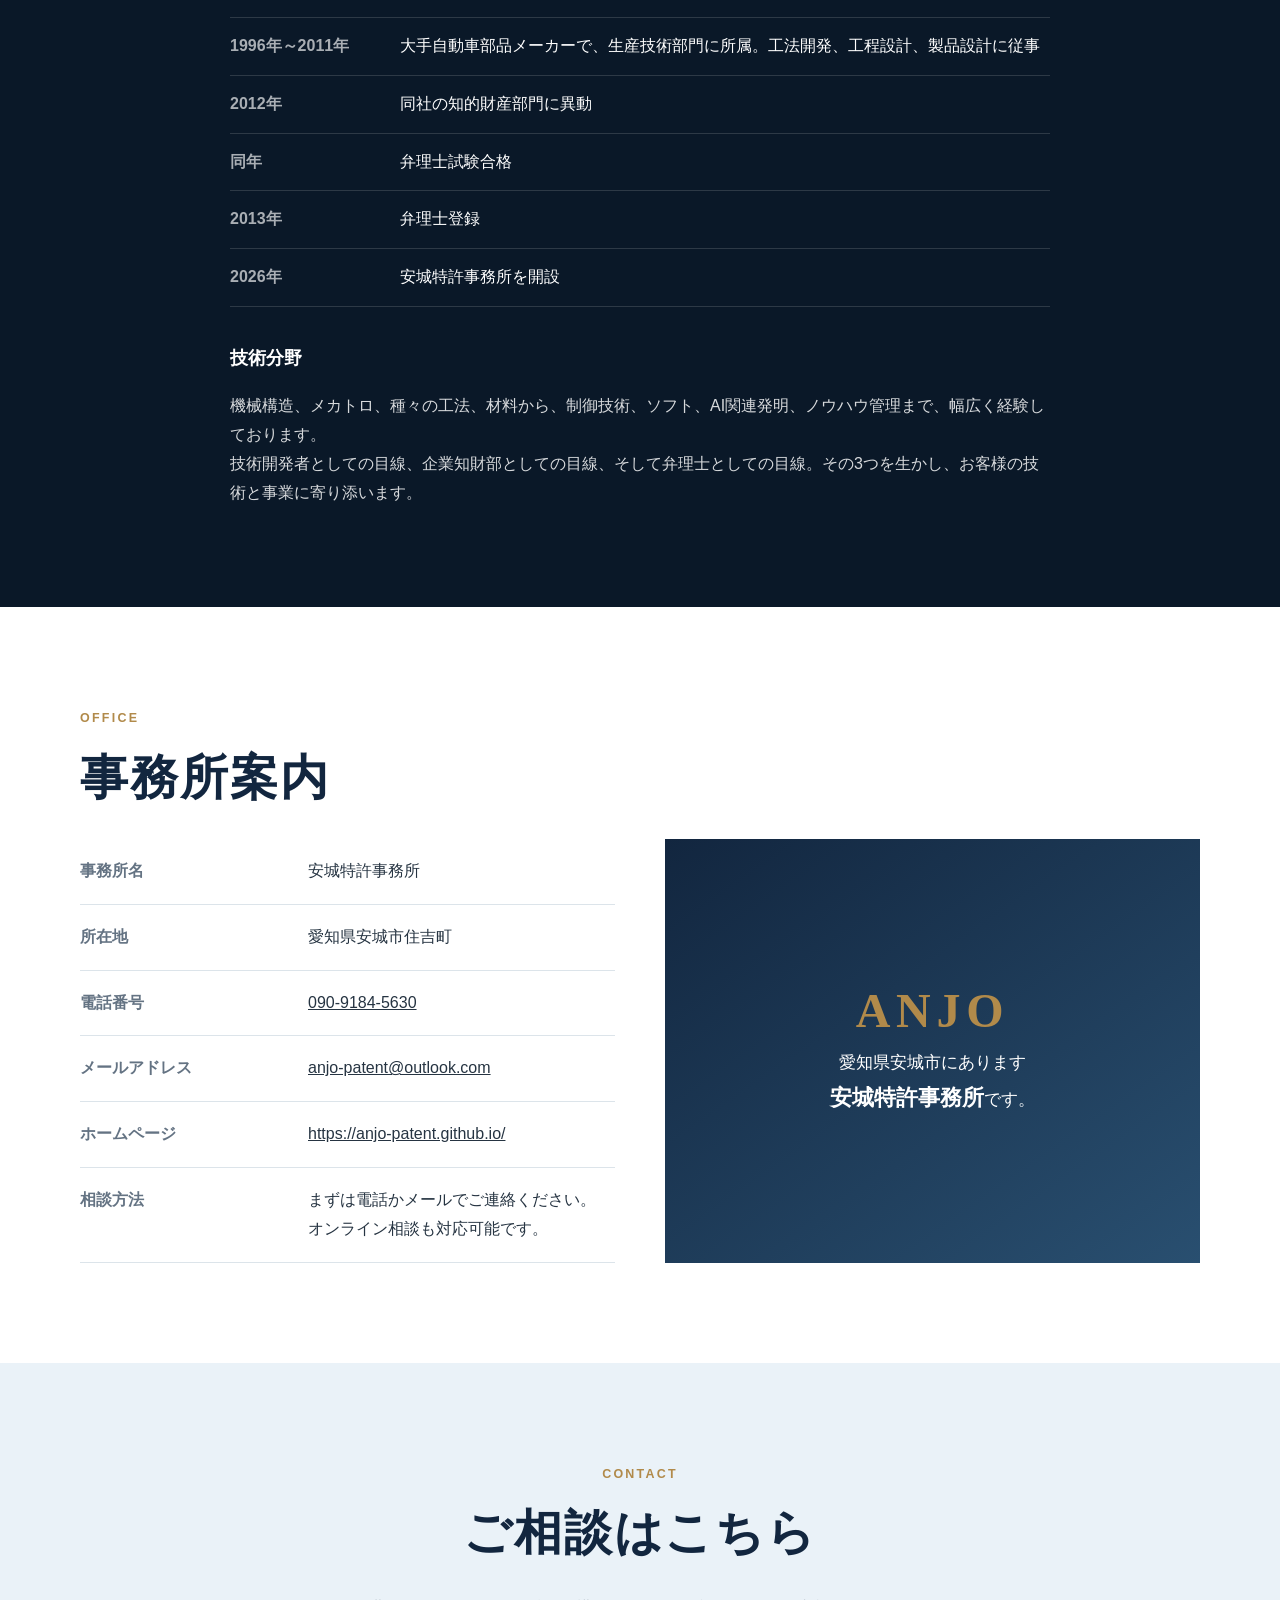
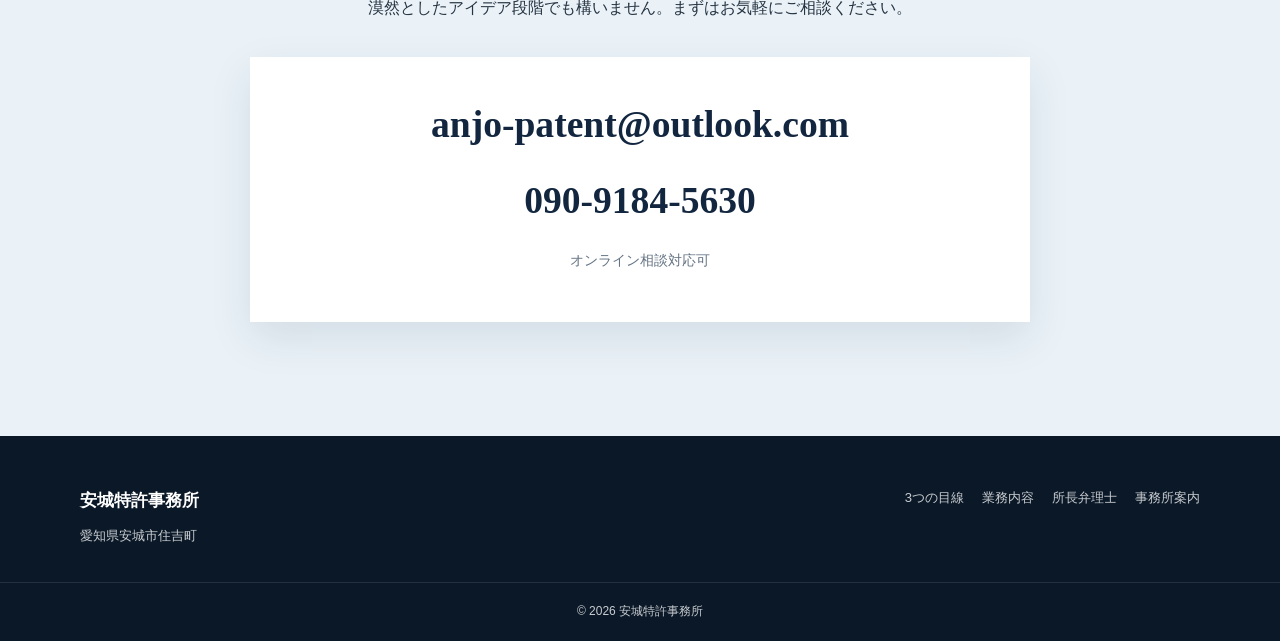
==== commit 053f8482: "Add files via upload" ====
--- a/index.html
+++ b/index.html
@@ -146,6 +146,7 @@
             <div><dt>所在地</dt><dd>愛知県安城市住吉町</dd></div>
             <div><dt>電話番号</dt><dd><a href="tel:09091845630">090-9184-5630</a></dd></div>
             <div><dt>メールアドレス</dt><dd><a href="mailto:anjo-patent@outlook.com">anjo-patent@outlook.com</a></dd></div>
+            <div><dt>ホームページ</dt><dd><a href="https://anjo-patent.github.io/" target="_blank" rel="noopener">https://anjo-patent.github.io/</a></dd></div>
             <div><dt>相談方法</dt><dd>まずは電話かメールでご連絡ください。<br>オンライン相談も対応可能です。</dd></div>
           </dl>
           <div class="office-note">
@@ -166,7 +167,7 @@
           <a class="contact-phone" href="tel:09091845630">090-9184-5630</a>
           <p>オンライン相談対応可</p>
         </div>
-    
+        <p class="privacy-note"></p>
       </div>
     </section>
   </main>
